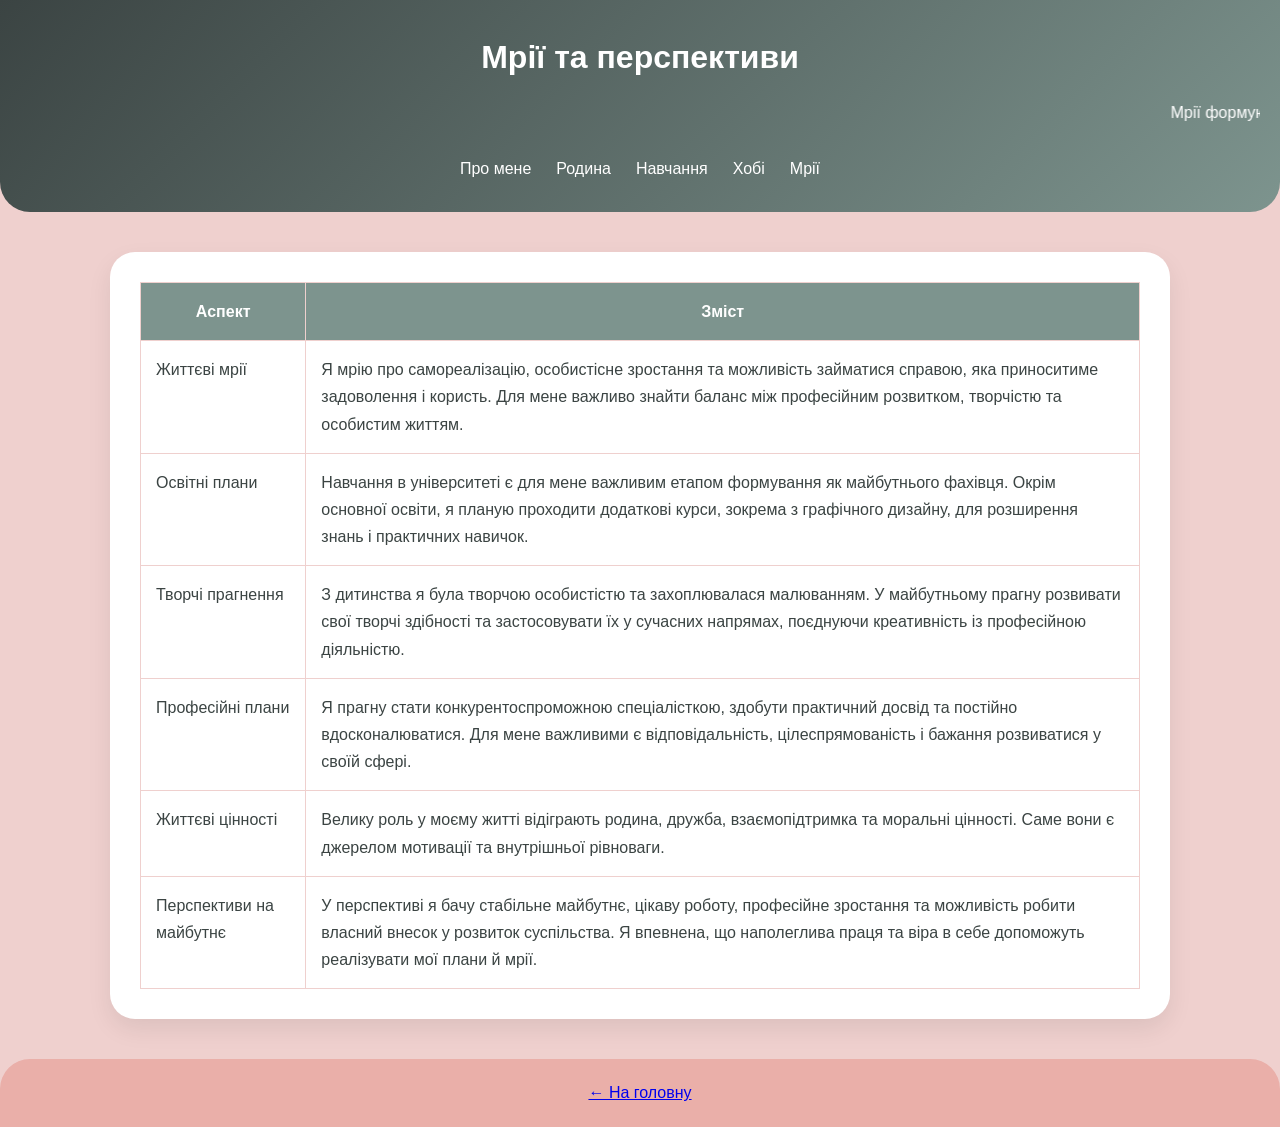
==== dreams.html @ 82c56273 "Update dreams.html" ====
<!doctype html>
<html lang="uk">
<head>
    <meta charset="utf-8">
    <title>Мрії та плани</title>
    <link rel="stylesheet" href="css/style.css">
</head>
<body>

<header>
    <h1>Мрії та перспективи</h1>
    <marquee>Мрії формують майбутнє</marquee>
    <nav>
        <ul>
            <li><a href="index.html">Про мене</a></li>
            <li><a href="family.html">Родина</a></li>
            <li><a href="education.html">Навчання</a></li>
            <li><a href="hobbies.html">Хобі</a></li>
            <li><a href="dreams.html">Мрії</a></li>
        </ul>
    </nav>
</header>

<main>
    <section>
        <table>
            <tr><th>Аспект</th><th>Зміст</th></tr>
            <tr><td>Життєві мрії</td><td>Я мрію про самореалізацію, особистісне зростання та можливість займатися справою, яка приноситиме задоволення і користь. Для мене важливо знайти баланс між професійним розвитком, творчістю та особистим життям.</td></tr>
            <tr><td>Освітні плани</td><td>Навчання в університеті є для мене важливим етапом формування як майбутнього фахівця. Окрім основної освіти, я планую проходити додаткові курси, зокрема з графічного дизайну, для розширення знань і практичних навичок.</td></tr>
            <tr><td>Творчі прагнення</td><td>З дитинства я була творчою особистістю та захоплювалася малюванням. У майбутньому прагну розвивати свої творчі здібності та застосовувати їх у сучасних напрямах, поєднуючи креативність із професійною діяльністю.</td></tr>
            <tr><td>Професійні плани</td><td>Я прагну стати конкурентоспроможною спеціалісткою, здобути практичний досвід та постійно вдосконалюватися. Для мене важливими є відповідальність, цілеспрямованість і бажання розвиватися у своїй сфері.</td></tr>
            <tr><td>Життєві цінності</td><td>Велику роль у моєму житті відіграють родина, дружба, взаємопідтримка та моральні цінності. Саме вони є джерелом мотивації та внутрішньої рівноваги.</td></tr>
            <tr><td>Перспективи на майбутнє</td><td>У перспективі я бачу стабільне майбутнє, цікаву роботу, професійне зростання та можливість робити власний внесок у розвиток суспільства. Я впевнена, що наполеглива праця та віра в себе допоможуть реалізувати мої плани й мрії.</td></tr>
        </table>
    </section>
</main>

<footer><a href="index.html">← На головну</a></footer>
</body>
</html>
---- css/style.css ----
:root {
    --dark: #3B4443;
    --sage: #7D948E;
    --peach: #EAAFA9;
    --light: #EFD0CE;
    --white: #ffffff;
}

* {
    box-sizing: border-box;
    margin: 0;
    padding: 0;
}

body {
    font-family: "Segoe UI", Arial, sans-serif;
    background: var(--light);
    color: var(--dark);
    line-height: 1.7;
}

/* HEADER */
header {
    background: linear-gradient(135deg, var(--dark), var(--sage));
    color: var(--white);
    padding: 30px 20px;
    border-radius: 0 0 30px 30px;
}

header h1 {
    text-align: center;
    margin-bottom: 15px;
}

marquee {
    margin-bottom: 20px;
    font-weight: 300;
}

/* NAV */
nav ul {
    display: flex;
    justify-content: center;
    gap: 25px;
    list-style: none;
    flex-wrap: wrap;
}

nav a {
    color: var(--white);
    text-decoration: none;
    font-weight: 500;
}

nav a:hover {
    text-decoration: underline;
}

/* MAIN */
main {
    max-width: 1100px;
    margin: 40px auto;
    padding: 0 20px;
}

section {
    background: var(--white);
    padding: 30px;
    border-radius: 25px;
    margin-bottom: 40px;
    box-shadow: 0 10px 25px rgba(0,0,0,0.08);
}

section h2 {
    margin-bottom: 20px;
    color: var(--sage);
}

/* LAYOUT */
.content {
    display: grid;
    grid-template-columns: 1.2fr 1fr;
    gap: 30px;
    align-items: center;
}

.reverse {
    grid-template-columns: 1fr 1.2fr;
}

/* IMAGES */
img {
    width: 100%;
    border-radius: 20px;
    object-fit: cover;
}

.gallery {
    display: grid;
    grid-template-columns: repeat(auto-fit, minmax(220px, 1fr));
    gap: 20px;
}

/* MEDIA */
audio, video {
    width: 100%;
    margin-top: 20px;
    border-radius: 12px;
}

/* TABLE */
table {
    width: 100%;
    border-collapse: collapse;
}

th {
    background: var(--sage);
    color: var(--white);
}

td, th {
    padding: 15px;
    border: 1px solid var(--light);
    vertical-align: top;
}

/* FOOTER */
footer {
    text-align: center;
    padding: 20px;
    background: var(--peach);
    border-radius: 30px 30px 0 0;
}

/* MOBILE */
@media (max-width: 800px) {
    .content {
        grid-template-columns: 1fr;
    }
}
/* ===== CSS CAROUSEL (NO JS) ===== */
.carousel {
    position: relative;
    max-width: 100%;
    overflow: hidden;
    border-radius: 25px;
}

.carousel input {
    display: none;
}

.carousel-track {
    display: flex;
    width: 100%;
    transition: transform 0.5s ease;
}

.carousel img {
    width: 100%;
    height: 420px;
    object-fit: cover;
    flex-shrink: 0;
}

/* controls */
.carousel-controls {
    text-align: center;
    margin-top: 15px;
}

.carousel-controls label {
    display: inline-block;
    width: 14px;
    height: 14px;
    background: var(--sage);
    border-radius: 50%;
    margin: 0 6px;
    cursor: pointer;
}

input:checked + label {
    background: var(--dark);
}

/* slide logic */
#slide1:checked ~ .carousel-track { transform: translateX(0); }
#slide2:checked ~ .carousel-track { transform: translateX(-100%); }
#slide3:checked ~ .carousel-track { transform: translateX(-200%); }
#slide4:checked ~ .carousel-track { transform: translateX(-300%); }
#slide5:checked ~ .carousel-track { transform: translateX(-400%); }
#slide6:checked ~ .carousel-track { transform: translateX(-500%); }

/* mobile */
@media (max-width: 768px) {
    .carousel img {
        height: 260px;
    }
}
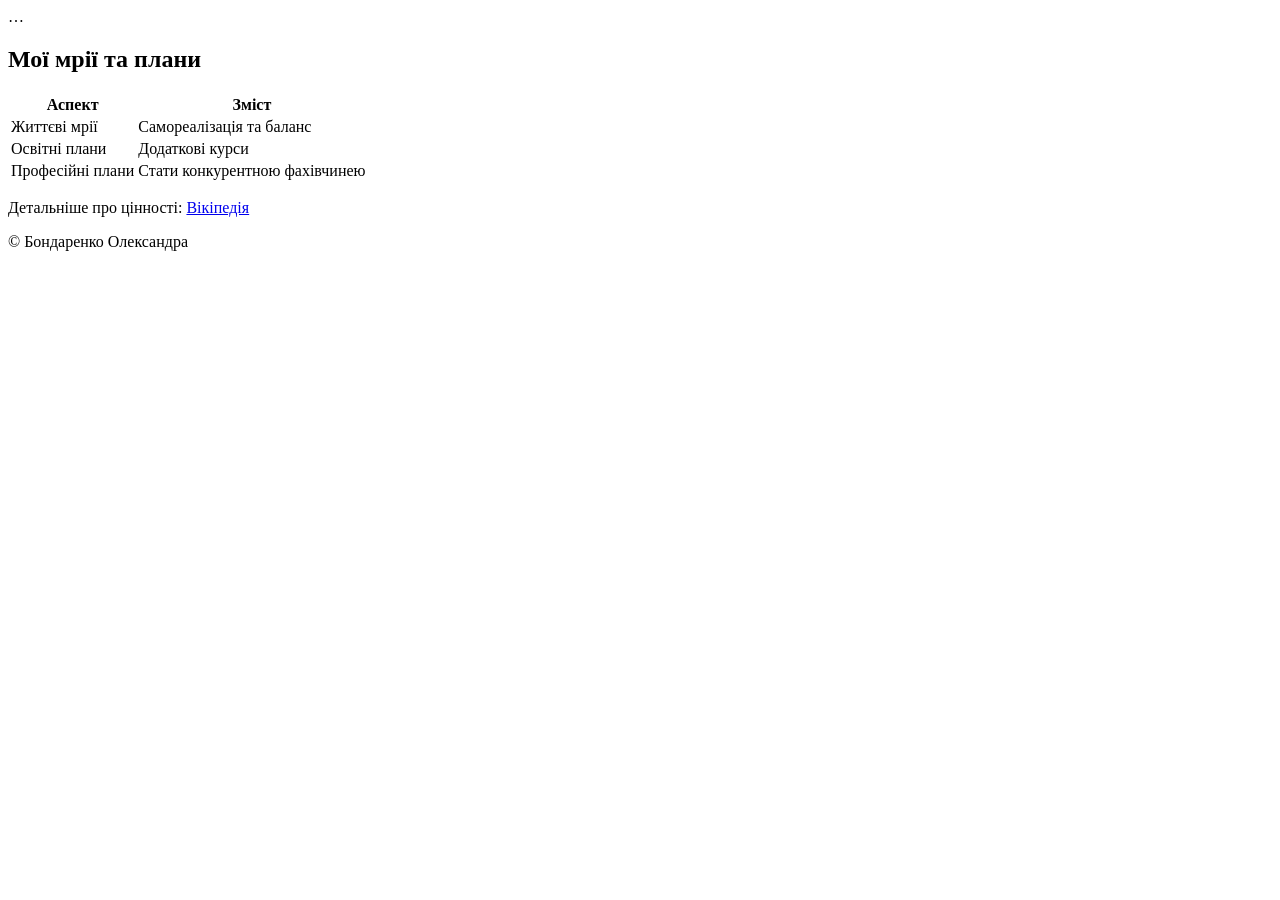
==== commit f26b5cc9: "Update dreams.html" ====
--- a/dreams.html
+++ b/dreams.html
@@ -1,41 +1,29 @@
-<!doctype html>
-<html lang="uk">
-<head>
-    <meta charset="utf-8">
-    <title>Мрії та плани</title>
-    <link rel="stylesheet" href="css/style.css">
-</head>
-<body>
-
-<header>
-    <h1>Мрії та перспективи</h1>
-    <marquee>Мрії формують майбутнє</marquee>
-    <nav>
-        <ul>
-            <li><a href="index.html">Про мене</a></li>
-            <li><a href="family.html">Родина</a></li>
-            <li><a href="education.html">Навчання</a></li>
-            <li><a href="hobbies.html">Хобі</a></li>
-            <li><a href="dreams.html">Мрії</a></li>
-        </ul>
-    </nav>
-</header>
-
-<main>
-    <section>
-        <table>
-            <tr><th>Аспект</th><th>Зміст</th></tr>
-            <tr><td>Життєві мрії</td><td>Я мрію про самореалізацію, особистісне зростання та можливість займатися справою, яка приноситиме задоволення і користь. Для мене важливо знайти баланс між професійним розвитком, творчістю та особистим життям.</td></tr>
-            <tr><td>Освітні плани</td><td>Навчання в університеті є для мене важливим етапом формування як майбутнього фахівця. Окрім основної освіти, я планую проходити додаткові курси, зокрема з графічного дизайну, для розширення знань і практичних навичок.</td></tr>
-            <tr><td>Творчі прагнення</td><td>З дитинства я була творчою особистістю та захоплювалася малюванням. У майбутньому прагну розвивати свої творчі здібності та застосовувати їх у сучасних напрямах, поєднуючи креативність із професійною діяльністю.</td></tr>
-            <tr><td>Професійні плани</td><td>Я прагну стати конкурентоспроможною спеціалісткою, здобути практичний досвід та постійно вдосконалюватися. Для мене важливими є відповідальність, цілеспрямованість і бажання розвиватися у своїй сфері.</td></tr>
-            <tr><td>Життєві цінності</td><td>Велику роль у моєму житті відіграють родина, дружба, взаємопідтримка та моральні цінності. Саме вони є джерелом мотивації та внутрішньої рівноваги.</td></tr>
-            <tr><td>Перспективи на майбутнє</td><td>У перспективі я бачу стабільне майбутнє, цікаву роботу, професійне зростання та можливість робити власний внесок у розвиток суспільства. Я впевнена, що наполеглива праця та віра в себе допоможуть реалізувати мої плани й мрії.</td></tr>
-        </table>
-    </section>
-</main>
-
-<footer><a href="index.html">← На головну</a></footer>
-</body>
-</html>
-
+<!DOCTYPE html>
+<html lang="uk">
+<head>
+<meta charset="UTF-8">
+<title>Мрії</title>
+<link rel="stylesheet" href="/bondarenko/css/style.css">
+</head>
+<body>
+
+<header>…</header>
+
+<section>
+<h2>Мої мрії та плани</h2>
+<div class="accent-line"></div>
+
+<table>
+<tr><th>Аспект</th><th>Зміст</th></tr>
+<tr><td>Життєві мрії</td><td>Самореалізація та баланс</td></tr>
+<tr><td>Освітні плани</td><td>Додаткові курси</td></tr>
+<tr><td>Професійні плани</td><td>Стати конкурентною фахівчинею</td></tr>
+</table>
+
+<p>Детальніше про цінності:
+<a href="https://uk.wikipedia.org/wiki/Сім%27я" target="_blank">Вікіпедія</a></p>
+</section>
+
+<footer>© Бондаренко Олександра</footer>
+</body>
+</html>
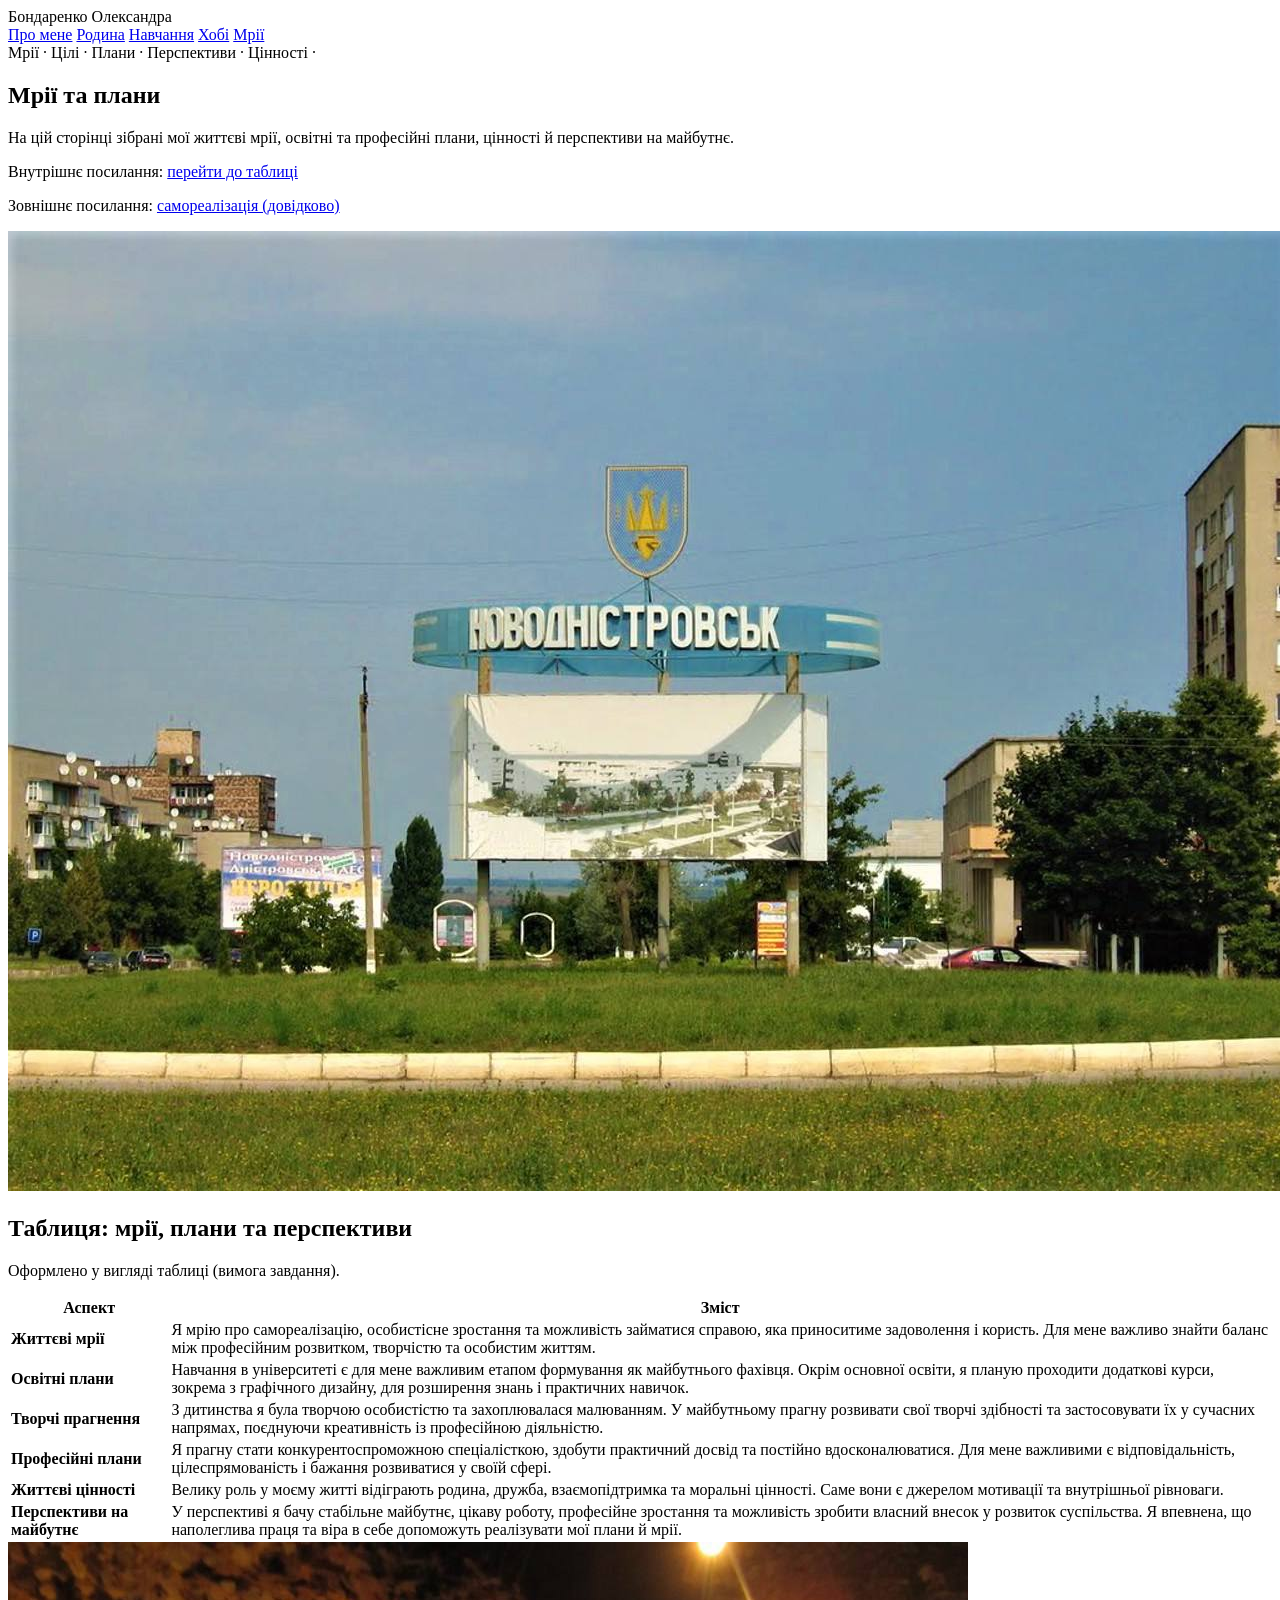
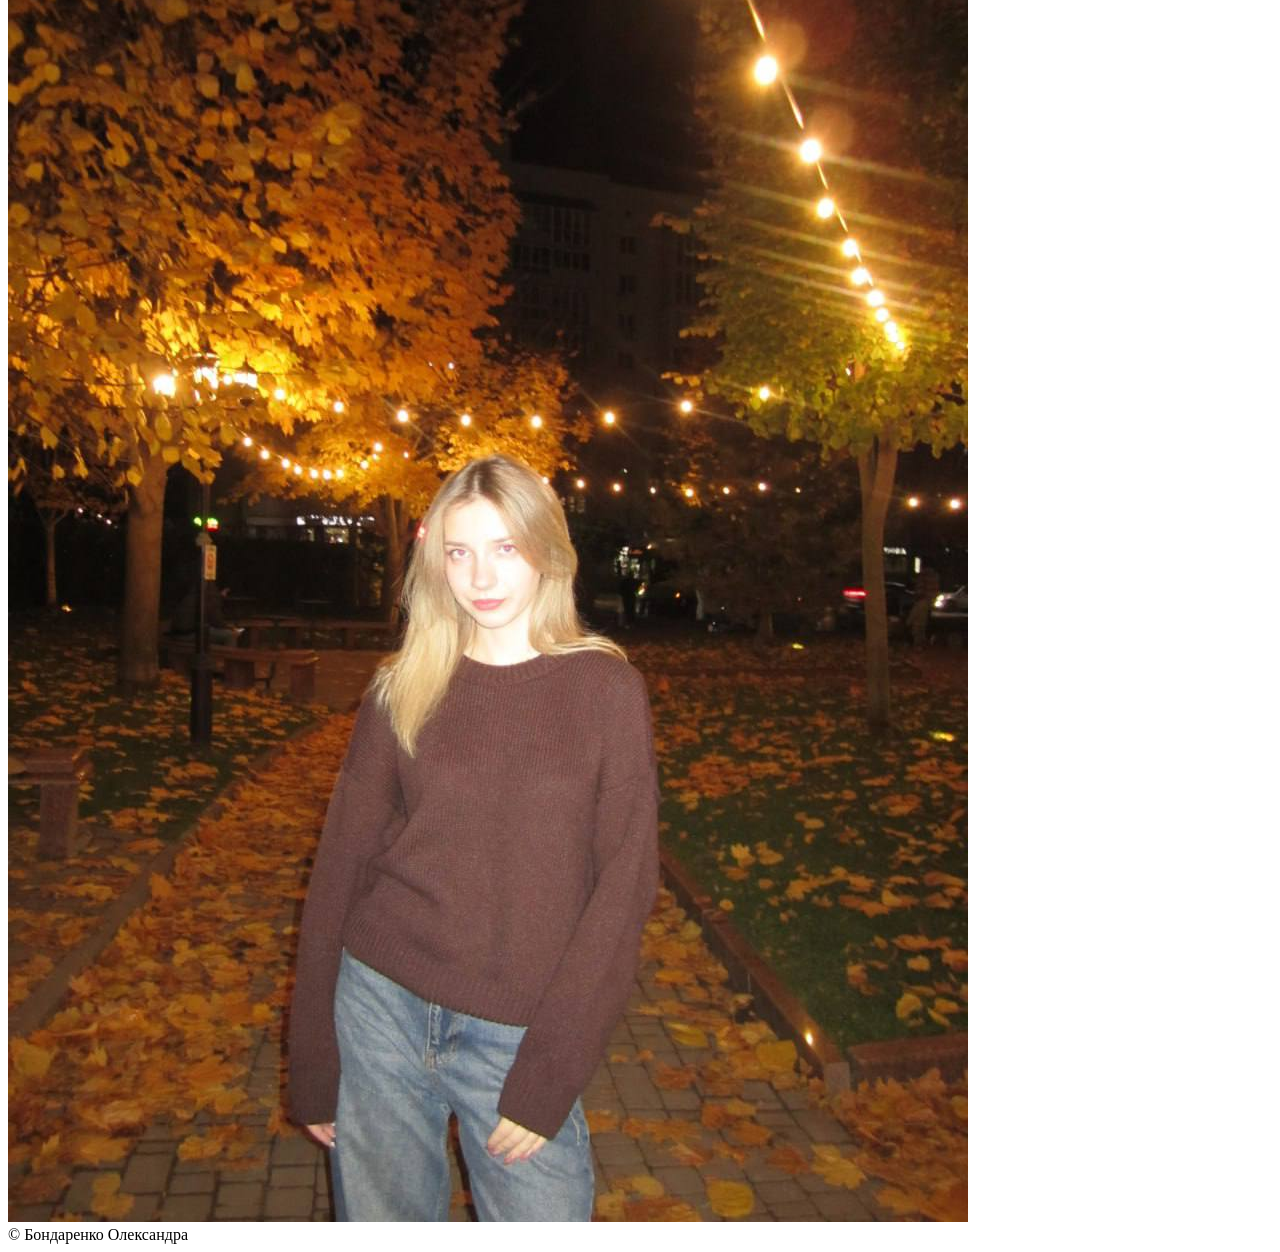
==== commit eb964649: "Update dreams.html" ====
--- a/dreams.html
+++ b/dreams.html
@@ -1,29 +1,102 @@
 <!DOCTYPE html>
 <html lang="uk">
 <head>
-<meta charset="UTF-8">
-<title>Мрії</title>
-<link rel="stylesheet" href="/bondarenko/css/style.css">
+  <meta charset="UTF-8">
+  <title>Мрії — Бондаренко Олександра</title>
+  <meta name="viewport" content="width=device-width, initial-scale=1.0">
+  <link rel="stylesheet" href="style.css">
 </head>
 <body>
 
-<header>…</header>
+<header class="top">
+  <div class="top-inner">
+    <div class="logo">Бондаренко Олександра</div>
+    <nav class="menu">
+      <a href="index.html">Про мене</a>
+      <a href="family.html">Родина</a>
+      <a href="education.html">Навчання</a>
+      <a href="hobbies.html">Хобі</a>
+      <a class="active" href="dreams.html">Мрії</a>
+    </nav>
+  </div>
+  <div class="marquee"><span>Мрії · Цілі · Плани · Перспективи · Цінності ·</span></div>
+</header>
 
-<section>
-<h2>Мої мрії та плани</h2>
-<div class="accent-line"></div>
+<main class="wrap">
 
-<table>
-<tr><th>Аспект</th><th>Зміст</th></tr>
-<tr><td>Життєві мрії</td><td>Самореалізація та баланс</td></tr>
-<tr><td>Освітні плани</td><td>Додаткові курси</td></tr>
-<tr><td>Професійні плани</td><td>Стати конкурентною фахівчинею</td></tr>
-</table>
+  <section class="hero">
+    <div>
+      <h1>Мрії та плани</h1>
+      <p>
+        На цій сторінці зібрані мої життєві мрії, освітні та професійні плани, цінності й перспективи на майбутнє.
+      </p>
 
-<p>Детальніше про цінності:
-<a href="https://uk.wikipedia.org/wiki/Сім%27я" target="_blank">Вікіпедія</a></p>
-</section>
+      <p style="margin-top:14px;">
+        Внутрішнє посилання:
+        <a href="#dream-table">перейти до таблиці</a>
+      </p>
 
-<footer>© Бондаренко Олександра</footer>
+      <p>
+        Зовнішнє посилання:
+        <a href="https://uk.wikipedia.org/wiki/%D0%A1%D0%B0%D0%BC%D0%BE%D1%80%D0%B5%D0%B0%D0%BB%D1%96%D0%B7%D0%B0%D1%86%D1%96%D1%8F" target="_blank" rel="noopener">самореалізація (довідково)</a>
+      </p>
+    </div>
+
+    <div class="hero-media">
+      <img src="assets/img/author1.jpg" alt="Мрії">
+    </div>
+  </section>
+
+  <section class="section" id="dream-table">
+    <div class="card">
+      <h2>Таблиця: мрії, плани та перспективи</h2>
+      <p>Оформлено у вигляді таблиці (вимога завдання).</p>
+
+      <div class="table-wrap" style="margin-top:16px;">
+        <table>
+          <thead>
+            <tr>
+              <th>Аспект</th>
+              <th>Зміст</th>
+            </tr>
+          </thead>
+          <tbody>
+            <tr>
+              <td><strong>Життєві мрії</strong></td>
+              <td>Я мрію про самореалізацію, особистісне зростання та можливість займатися справою, яка приноситиме задоволення і користь. Для мене важливо знайти баланс між професійним розвитком, творчістю та особистим життям.</td>
+            </tr>
+            <tr>
+              <td><strong>Освітні плани</strong></td>
+              <td>Навчання в університеті є для мене важливим етапом формування як майбутнього фахівця. Окрім основної освіти, я планую проходити додаткові курси, зокрема з графічного дизайну, для розширення знань і практичних навичок.</td>
+            </tr>
+            <tr>
+              <td><strong>Творчі прагнення</strong></td>
+              <td>З дитинства я була творчою особистістю та захоплювалася малюванням. У майбутньому прагну розвивати свої творчі здібності та застосовувати їх у сучасних напрямах, поєднуючи креативність із професійною діяльністю.</td>
+            </tr>
+            <tr>
+              <td><strong>Професійні плани</strong></td>
+              <td>Я прагну стати конкурентоспроможною спеціалісткою, здобути практичний досвід та постійно вдосконалюватися. Для мене важливими є відповідальність, цілеспрямованість і бажання розвиватися у своїй сфері.</td>
+            </tr>
+            <tr>
+              <td><strong>Життєві цінності</strong></td>
+              <td>Велику роль у моєму житті відіграють родина, дружба, взаємопідтримка та моральні цінності. Саме вони є джерелом мотивації та внутрішньої рівноваги.</td>
+            </tr>
+            <tr>
+              <td><strong>Перспективи на майбутнє</strong></td>
+              <td>У перспективі я бачу стабільне майбутнє, цікаву роботу, професійне зростання та можливість зробити власний внесок у розвиток суспільства. Я впевнена, що наполеглива праця та віра в себе допоможуть реалізувати мої плани й мрії.</td>
+            </tr>
+          </tbody>
+        </table>
+      </div>
+    </div>
+
+    <div class="hero-media">
+      <img src="assets/img/author2.jpg" alt="Мрії — фото">
+    </div>
+  </section>
+
+</main>
+
+<footer class="footer">© Бондаренко Олександра</footer>
 </body>
 </html>
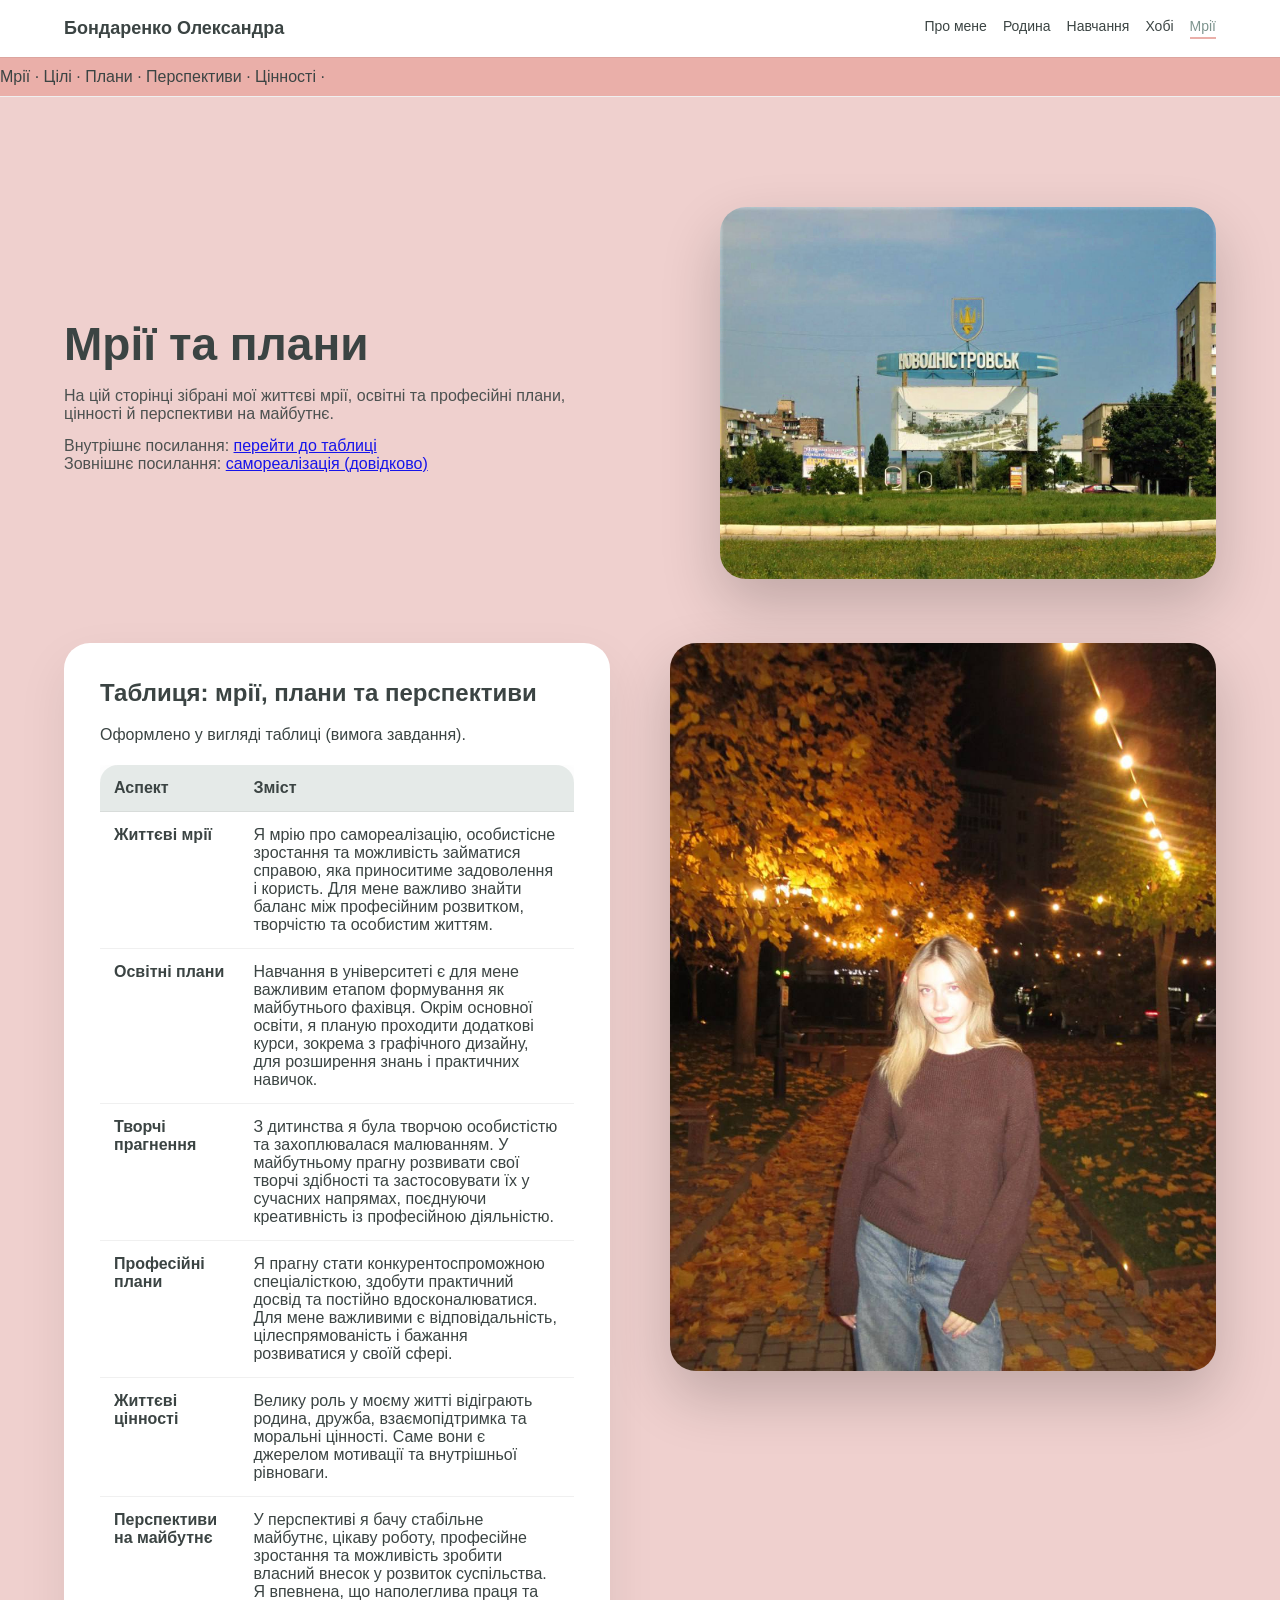
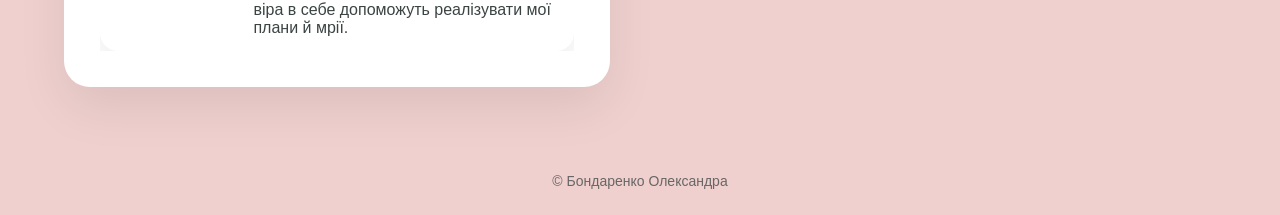
==== commit c883e693: "Update dreams.html" ====
--- a/dreams.html
+++ b/dreams.html
@@ -4,7 +4,7 @@
   <meta charset="UTF-8">
   <title>Мрії — Бондаренко Олександра</title>
   <meta name="viewport" content="width=device-width, initial-scale=1.0">
-  <link rel="stylesheet" href="style.css">
+  <link rel="stylesheet" href="css/style.css">
 </head>
 <body>
 
--- a/css/style.css
+++ b/css/style.css
@@ -0,0 +1,228 @@
+:root {
+    --dark: #3B4443;
+    --sage: #7D948E;
+    --peach: #EAAFA9;
+    --light: #EFD0CE;
+    --white: #ffffff;
+}
+
+* { box-sizing: border-box; margin: 0; padding: 0; }
+
+body {
+    font-family: "Segoe UI", Arial, sans-serif;
+    background: var(--light);
+    color: var(--dark);
+}
+
+/* ===== HEADER ===== */
+.top {
+    background: var(--white);
+    border-bottom: 1px solid rgba(0,0,0,0.06);
+}
+
+.top-inner {
+    max-width: 1200px;
+    margin: auto;
+    padding: 18px 24px;
+    display: flex;
+    justify-content: space-between;
+    align-items: center;
+    gap: 16px;
+}
+
+.logo { font-weight: 700; font-size: 18px; }
+
+.menu { display: flex; gap: 16px; flex-wrap: wrap; }
+.menu a {
+    text-decoration: none;
+    color: var(--dark);
+    font-size: 14px;
+    padding-bottom: 3px;
+}
+.menu a.active,
+.menu a:hover { color: var(--sage); border-bottom: 2px solid var(--peach); }
+
+/* ===== MARQUEE (CSS-only) ===== */
+.marquee {
+    background: var(--peach);
+    color: var(--dark);
+    overflow: hidden;
+    white-space: nowrap;
+    border-top: 1px solid rgba(0,0,0,0.06);
+}
+.marquee span {
+    display: inline-block;
+    padding: 10px 0;
+    animation: scroll 18s linear infinite;
+}
+@keyframes scroll {
+    from { transform: translateX(100%); }
+    to   { transform: translateX(-100%); }
+}
+
+/* ===== LAYOUT ===== */
+.wrap {
+    max-width: 1200px;
+    margin: auto;
+    padding: 70px 24px 60px;
+}
+
+.hero {
+    display: grid;
+    grid-template-columns: 1.2fr 1fr;
+    gap: 60px;
+    align-items: center;
+    padding: 40px 0 20px;
+}
+
+.hero h1 {
+    font-size: 46px;
+    line-height: 1.15;
+    margin-bottom: 16px;
+}
+
+.hero p {
+    font-size: 16px;
+    max-width: 520px;
+    opacity: 0.9;
+}
+
+.hero-media img {
+    width: 100%;
+    border-radius: 26px;
+    box-shadow: 0 25px 60px rgba(0,0,0,0.20);
+    object-fit: cover;
+}
+
+.section {
+    margin-top: 40px;
+    display: grid;
+    grid-template-columns: 1fr 1fr;
+    gap: 60px;
+    align-items: start;
+}
+
+.card {
+    background: var(--white);
+    padding: 36px;
+    border-radius: 26px;
+    box-shadow: 0 20px 50px rgba(0,0,0,0.08);
+}
+
+.card h2 { margin-bottom: 14px; font-size: 24px; }
+.card p { margin-bottom: 14px; line-height: 1.75; }
+
+.badges {
+    display: flex;
+    flex-wrap: wrap;
+    gap: 10px;
+    margin-top: 14px;
+}
+.badge {
+    background: rgba(125,148,142,0.18);
+    color: var(--dark);
+    border: 1px solid rgba(59,68,67,0.12);
+    padding: 8px 12px;
+    border-radius: 999px;
+    font-size: 13px;
+}
+
+/* ===== GALLERY ===== */
+.gallery {
+    display: grid;
+    grid-template-columns: repeat(12, 1fr);
+    gap: 14px;
+}
+
+.gallery a { display: block; }
+
+.ph {
+    width: 100%;
+    height: 220px;
+    border-radius: 22px;
+    object-fit: cover;
+    box-shadow: 0 18px 45px rgba(0,0,0,0.12);
+    display: block;
+}
+
+/* красиві розміри “як на прикладах” */
+.g-6 { grid-column: span 6; }
+.g-4 { grid-column: span 4; }
+.g-8 { grid-column: span 8; }
+.g-12{ grid-column: span 12; }
+.g-3 { grid-column: span 3; }
+
+/* ===== MEDIA ===== */
+.media {
+    margin-top: 18px;
+    display: grid;
+    gap: 14px;
+}
+
+video, audio {
+    width: 100%;
+    border-radius: 18px;
+    background: var(--white);
+}
+
+/* ===== NAV CARDS on index ===== */
+.nav-cards {
+    margin-top: 45px;
+    display: grid;
+    grid-template-columns: repeat(4, 1fr);
+    gap: 18px;
+}
+
+.nav-card {
+    background: var(--white);
+    padding: 26px;
+    border-radius: 24px;
+    text-decoration: none;
+    color: var(--dark);
+    box-shadow: 0 15px 40px rgba(0,0,0,0.08);
+    transition: transform 0.25s ease, box-shadow 0.25s ease;
+    border: 1px solid rgba(0,0,0,0.05);
+}
+.nav-card span { font-size: 17px; font-weight: 700; }
+.nav-card p { margin-top: 8px; font-size: 13px; opacity: 0.85; }
+.nav-card:hover { transform: translateY(-6px); box-shadow: 0 25px 60px rgba(0,0,0,0.15); }
+
+/* ===== TABLE ===== */
+.table-wrap { overflow-x: auto; }
+table {
+    width: 100%;
+    border-collapse: collapse;
+    background: var(--white);
+    border-radius: 18px;
+    overflow: hidden;
+    box-shadow: 0 20px 45px rgba(0,0,0,0.08);
+}
+th, td {
+    padding: 14px 14px;
+    vertical-align: top;
+    border-bottom: 1px solid rgba(0,0,0,0.06);
+}
+th {
+    background: rgba(125,148,142,0.20);
+    text-align: left;
+}
+tr:last-child td { border-bottom: none; }
+
+/* ===== FOOTER ===== */
+.footer {
+    text-align: center;
+    padding: 26px 16px;
+    font-size: 14px;
+    opacity: 0.75;
+}
+
+/* ===== MOBILE ===== */
+@media (max-width: 900px) {
+    .menu { display: none; }
+    .hero { grid-template-columns: 1fr; gap: 18px; }
+    .hero h1 { font-size: 34px; }
+    .section { grid-template-columns: 1fr; gap: 18px; }
+    .nav-cards { grid-template-columns: 1fr; }
+    .ph { height: 190px; }
+    .g-6, .g-8, .g-4, .g-3, .g-12 { grid-column: span 12; }
+}
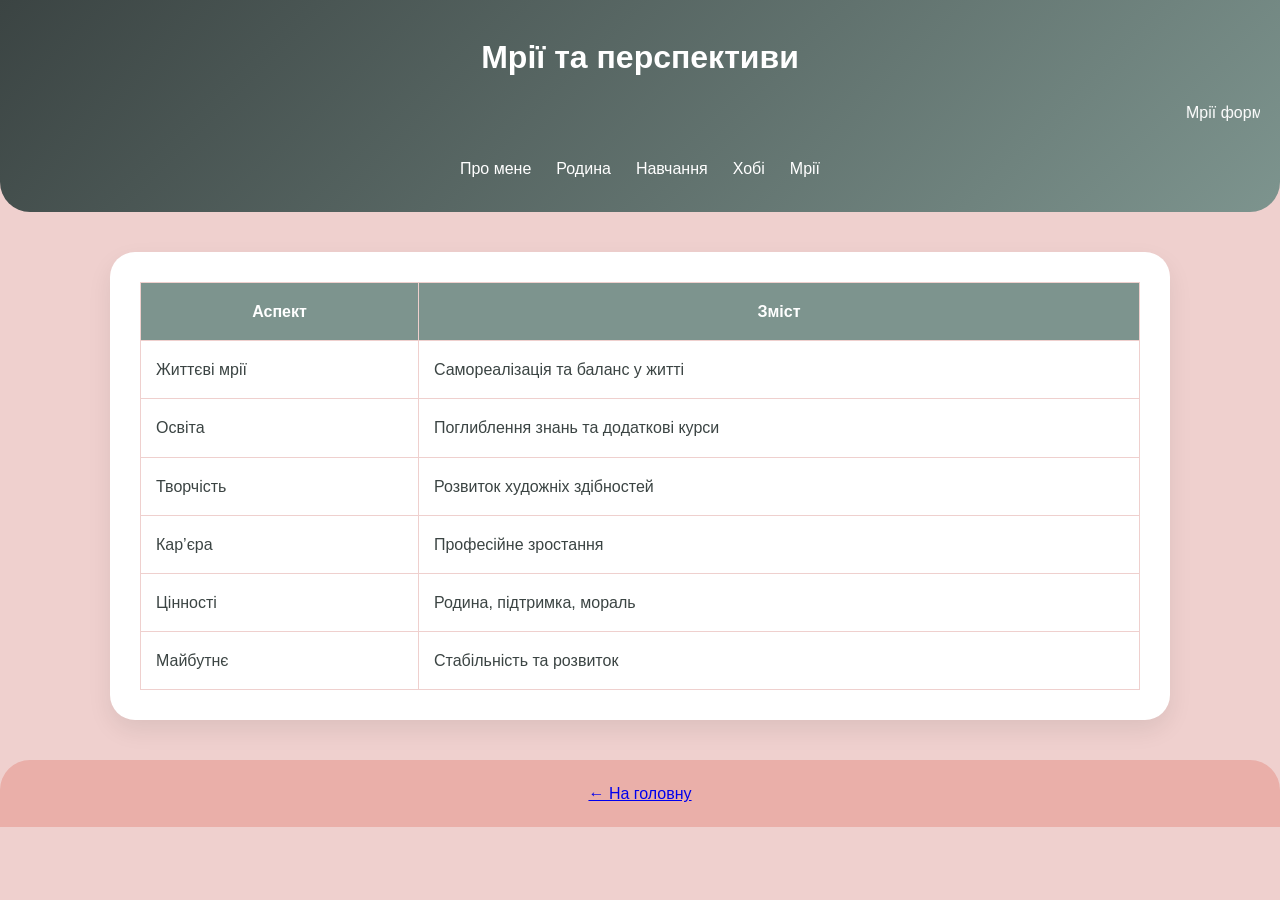
==== commit cd1e5d23: "Add files via upload" ====
--- a/dreams.html
+++ b/dreams.html
@@ -1,102 +1,40 @@
-<!DOCTYPE html>
-<html lang="uk">
-<head>
-  <meta charset="UTF-8">
-  <title>Мрії — Бондаренко Олександра</title>
-  <meta name="viewport" content="width=device-width, initial-scale=1.0">
-  <link rel="stylesheet" href="css/style.css">
-</head>
-<body>
-
-<header class="top">
-  <div class="top-inner">
-    <div class="logo">Бондаренко Олександра</div>
-    <nav class="menu">
-      <a href="index.html">Про мене</a>
-      <a href="family.html">Родина</a>
-      <a href="education.html">Навчання</a>
-      <a href="hobbies.html">Хобі</a>
-      <a class="active" href="dreams.html">Мрії</a>
-    </nav>
-  </div>
-  <div class="marquee"><span>Мрії · Цілі · Плани · Перспективи · Цінності ·</span></div>
-</header>
-
-<main class="wrap">
-
-  <section class="hero">
-    <div>
-      <h1>Мрії та плани</h1>
-      <p>
-        На цій сторінці зібрані мої життєві мрії, освітні та професійні плани, цінності й перспективи на майбутнє.
-      </p>
-
-      <p style="margin-top:14px;">
-        Внутрішнє посилання:
-        <a href="#dream-table">перейти до таблиці</a>
-      </p>
-
-      <p>
-        Зовнішнє посилання:
-        <a href="https://uk.wikipedia.org/wiki/%D0%A1%D0%B0%D0%BC%D0%BE%D1%80%D0%B5%D0%B0%D0%BB%D1%96%D0%B7%D0%B0%D1%86%D1%96%D1%8F" target="_blank" rel="noopener">самореалізація (довідково)</a>
-      </p>
-    </div>
-
-    <div class="hero-media">
-      <img src="assets/img/author1.jpg" alt="Мрії">
-    </div>
-  </section>
-
-  <section class="section" id="dream-table">
-    <div class="card">
-      <h2>Таблиця: мрії, плани та перспективи</h2>
-      <p>Оформлено у вигляді таблиці (вимога завдання).</p>
-
-      <div class="table-wrap" style="margin-top:16px;">
-        <table>
-          <thead>
-            <tr>
-              <th>Аспект</th>
-              <th>Зміст</th>
-            </tr>
-          </thead>
-          <tbody>
-            <tr>
-              <td><strong>Життєві мрії</strong></td>
-              <td>Я мрію про самореалізацію, особистісне зростання та можливість займатися справою, яка приноситиме задоволення і користь. Для мене важливо знайти баланс між професійним розвитком, творчістю та особистим життям.</td>
-            </tr>
-            <tr>
-              <td><strong>Освітні плани</strong></td>
-              <td>Навчання в університеті є для мене важливим етапом формування як майбутнього фахівця. Окрім основної освіти, я планую проходити додаткові курси, зокрема з графічного дизайну, для розширення знань і практичних навичок.</td>
-            </tr>
-            <tr>
-              <td><strong>Творчі прагнення</strong></td>
-              <td>З дитинства я була творчою особистістю та захоплювалася малюванням. У майбутньому прагну розвивати свої творчі здібності та застосовувати їх у сучасних напрямах, поєднуючи креативність із професійною діяльністю.</td>
-            </tr>
-            <tr>
-              <td><strong>Професійні плани</strong></td>
-              <td>Я прагну стати конкурентоспроможною спеціалісткою, здобути практичний досвід та постійно вдосконалюватися. Для мене важливими є відповідальність, цілеспрямованість і бажання розвиватися у своїй сфері.</td>
-            </tr>
-            <tr>
-              <td><strong>Життєві цінності</strong></td>
-              <td>Велику роль у моєму житті відіграють родина, дружба, взаємопідтримка та моральні цінності. Саме вони є джерелом мотивації та внутрішньої рівноваги.</td>
-            </tr>
-            <tr>
-              <td><strong>Перспективи на майбутнє</strong></td>
-              <td>У перспективі я бачу стабільне майбутнє, цікаву роботу, професійне зростання та можливість зробити власний внесок у розвиток суспільства. Я впевнена, що наполеглива праця та віра в себе допоможуть реалізувати мої плани й мрії.</td>
-            </tr>
-          </tbody>
-        </table>
-      </div>
-    </div>
-
-    <div class="hero-media">
-      <img src="assets/img/author2.jpg" alt="Мрії — фото">
-    </div>
-  </section>
-
-</main>
-
-<footer class="footer">© Бондаренко Олександра</footer>
-</body>
-</html>+<!doctype html>
+<html lang="uk">
+<head>
+    <meta charset="utf-8">
+    <title>Мрії та плани</title>
+    <link rel="stylesheet" href="css/style.css">
+</head>
+<body>
+
+<header>
+    <h1>Мрії та перспективи</h1>
+    <marquee>Мрії формують майбутнє</marquee>
+    <nav>
+        <ul>
+            <li><a href="index.html">Про мене</a></li>
+            <li><a href="family.html">Родина</a></li>
+            <li><a href="education.html">Навчання</a></li>
+            <li><a href="hobbies.html">Хобі</a></li>
+            <li><a href="dreams.html">Мрії</a></li>
+        </ul>
+    </nav>
+</header>
+
+<main>
+    <section>
+        <table>
+            <tr><th>Аспект</th><th>Зміст</th></tr>
+            <tr><td>Життєві мрії</td><td>Самореалізація та баланс у житті</td></tr>
+            <tr><td>Освіта</td><td>Поглиблення знань та додаткові курси</td></tr>
+            <tr><td>Творчість</td><td>Розвиток художніх здібностей</td></tr>
+            <tr><td>Кар’єра</td><td>Професійне зростання</td></tr>
+            <tr><td>Цінності</td><td>Родина, підтримка, мораль</td></tr>
+            <tr><td>Майбутнє</td><td>Стабільність та розвиток</td></tr>
+        </table>
+    </section>
+</main>
+
+<footer><a href="index.html">← На головну</a></footer>
+</body>
+</html>
--- a/css/style.css
+++ b/css/style.css
@@ -1,228 +1,201 @@
-:root {
-    --dark: #3B4443;
-    --sage: #7D948E;
-    --peach: #EAAFA9;
-    --light: #EFD0CE;
-    --white: #ffffff;
-}
-
-* { box-sizing: border-box; margin: 0; padding: 0; }
-
-body {
-    font-family: "Segoe UI", Arial, sans-serif;
-    background: var(--light);
-    color: var(--dark);
-}
-
-/* ===== HEADER ===== */
-.top {
-    background: var(--white);
-    border-bottom: 1px solid rgba(0,0,0,0.06);
-}
-
-.top-inner {
-    max-width: 1200px;
-    margin: auto;
-    padding: 18px 24px;
-    display: flex;
-    justify-content: space-between;
-    align-items: center;
-    gap: 16px;
-}
-
-.logo { font-weight: 700; font-size: 18px; }
-
-.menu { display: flex; gap: 16px; flex-wrap: wrap; }
-.menu a {
-    text-decoration: none;
-    color: var(--dark);
-    font-size: 14px;
-    padding-bottom: 3px;
-}
-.menu a.active,
-.menu a:hover { color: var(--sage); border-bottom: 2px solid var(--peach); }
-
-/* ===== MARQUEE (CSS-only) ===== */
-.marquee {
-    background: var(--peach);
-    color: var(--dark);
-    overflow: hidden;
-    white-space: nowrap;
-    border-top: 1px solid rgba(0,0,0,0.06);
-}
-.marquee span {
-    display: inline-block;
-    padding: 10px 0;
-    animation: scroll 18s linear infinite;
-}
-@keyframes scroll {
-    from { transform: translateX(100%); }
-    to   { transform: translateX(-100%); }
-}
-
-/* ===== LAYOUT ===== */
-.wrap {
-    max-width: 1200px;
-    margin: auto;
-    padding: 70px 24px 60px;
-}
-
-.hero {
-    display: grid;
-    grid-template-columns: 1.2fr 1fr;
-    gap: 60px;
-    align-items: center;
-    padding: 40px 0 20px;
-}
-
-.hero h1 {
-    font-size: 46px;
-    line-height: 1.15;
-    margin-bottom: 16px;
-}
-
-.hero p {
-    font-size: 16px;
-    max-width: 520px;
-    opacity: 0.9;
-}
-
-.hero-media img {
-    width: 100%;
-    border-radius: 26px;
-    box-shadow: 0 25px 60px rgba(0,0,0,0.20);
-    object-fit: cover;
-}
-
-.section {
-    margin-top: 40px;
-    display: grid;
-    grid-template-columns: 1fr 1fr;
-    gap: 60px;
-    align-items: start;
-}
-
-.card {
-    background: var(--white);
-    padding: 36px;
-    border-radius: 26px;
-    box-shadow: 0 20px 50px rgba(0,0,0,0.08);
-}
-
-.card h2 { margin-bottom: 14px; font-size: 24px; }
-.card p { margin-bottom: 14px; line-height: 1.75; }
-
-.badges {
-    display: flex;
-    flex-wrap: wrap;
-    gap: 10px;
-    margin-top: 14px;
-}
-.badge {
-    background: rgba(125,148,142,0.18);
-    color: var(--dark);
-    border: 1px solid rgba(59,68,67,0.12);
-    padding: 8px 12px;
-    border-radius: 999px;
-    font-size: 13px;
-}
-
-/* ===== GALLERY ===== */
-.gallery {
-    display: grid;
-    grid-template-columns: repeat(12, 1fr);
-    gap: 14px;
-}
-
-.gallery a { display: block; }
-
-.ph {
-    width: 100%;
-    height: 220px;
-    border-radius: 22px;
-    object-fit: cover;
-    box-shadow: 0 18px 45px rgba(0,0,0,0.12);
-    display: block;
-}
-
-/* красиві розміри “як на прикладах” */
-.g-6 { grid-column: span 6; }
-.g-4 { grid-column: span 4; }
-.g-8 { grid-column: span 8; }
-.g-12{ grid-column: span 12; }
-.g-3 { grid-column: span 3; }
-
-/* ===== MEDIA ===== */
-.media {
-    margin-top: 18px;
-    display: grid;
-    gap: 14px;
-}
-
-video, audio {
-    width: 100%;
-    border-radius: 18px;
-    background: var(--white);
-}
-
-/* ===== NAV CARDS on index ===== */
-.nav-cards {
-    margin-top: 45px;
-    display: grid;
-    grid-template-columns: repeat(4, 1fr);
-    gap: 18px;
-}
-
-.nav-card {
-    background: var(--white);
-    padding: 26px;
-    border-radius: 24px;
-    text-decoration: none;
-    color: var(--dark);
-    box-shadow: 0 15px 40px rgba(0,0,0,0.08);
-    transition: transform 0.25s ease, box-shadow 0.25s ease;
-    border: 1px solid rgba(0,0,0,0.05);
-}
-.nav-card span { font-size: 17px; font-weight: 700; }
-.nav-card p { margin-top: 8px; font-size: 13px; opacity: 0.85; }
-.nav-card:hover { transform: translateY(-6px); box-shadow: 0 25px 60px rgba(0,0,0,0.15); }
-
-/* ===== TABLE ===== */
-.table-wrap { overflow-x: auto; }
-table {
-    width: 100%;
-    border-collapse: collapse;
-    background: var(--white);
-    border-radius: 18px;
-    overflow: hidden;
-    box-shadow: 0 20px 45px rgba(0,0,0,0.08);
-}
-th, td {
-    padding: 14px 14px;
-    vertical-align: top;
-    border-bottom: 1px solid rgba(0,0,0,0.06);
-}
-th {
-    background: rgba(125,148,142,0.20);
-    text-align: left;
-}
-tr:last-child td { border-bottom: none; }
-
-/* ===== FOOTER ===== */
-.footer {
-    text-align: center;
-    padding: 26px 16px;
-    font-size: 14px;
-    opacity: 0.75;
-}
-
-/* ===== MOBILE ===== */
-@media (max-width: 900px) {
-    .menu { display: none; }
-    .hero { grid-template-columns: 1fr; gap: 18px; }
-    .hero h1 { font-size: 34px; }
-    .section { grid-template-columns: 1fr; gap: 18px; }
-    .nav-cards { grid-template-columns: 1fr; }
-    .ph { height: 190px; }
-    .g-6, .g-8, .g-4, .g-3, .g-12 { grid-column: span 12; }
-}+:root {
+    --dark: #3B4443;
+    --sage: #7D948E;
+    --peach: #EAAFA9;
+    --light: #EFD0CE;
+    --white: #ffffff;
+}
+
+* {
+    box-sizing: border-box;
+    margin: 0;
+    padding: 0;
+}
+
+body {
+    font-family: "Segoe UI", Arial, sans-serif;
+    background: var(--light);
+    color: var(--dark);
+    line-height: 1.7;
+}
+
+/* HEADER */
+header {
+    background: linear-gradient(135deg, var(--dark), var(--sage));
+    color: var(--white);
+    padding: 30px 20px;
+    border-radius: 0 0 30px 30px;
+}
+
+header h1 {
+    text-align: center;
+    margin-bottom: 15px;
+}
+
+marquee {
+    margin-bottom: 20px;
+    font-weight: 300;
+}
+
+/* NAV */
+nav ul {
+    display: flex;
+    justify-content: center;
+    gap: 25px;
+    list-style: none;
+    flex-wrap: wrap;
+}
+
+nav a {
+    color: var(--white);
+    text-decoration: none;
+    font-weight: 500;
+}
+
+nav a:hover {
+    text-decoration: underline;
+}
+
+/* MAIN */
+main {
+    max-width: 1100px;
+    margin: 40px auto;
+    padding: 0 20px;
+}
+
+section {
+    background: var(--white);
+    padding: 30px;
+    border-radius: 25px;
+    margin-bottom: 40px;
+    box-shadow: 0 10px 25px rgba(0,0,0,0.08);
+}
+
+section h2 {
+    margin-bottom: 20px;
+    color: var(--sage);
+}
+
+/* LAYOUT */
+.content {
+    display: grid;
+    grid-template-columns: 1.2fr 1fr;
+    gap: 30px;
+    align-items: center;
+}
+
+.reverse {
+    grid-template-columns: 1fr 1.2fr;
+}
+
+/* IMAGES */
+img {
+    width: 100%;
+    border-radius: 20px;
+    object-fit: cover;
+}
+
+.gallery {
+    display: grid;
+    grid-template-columns: repeat(auto-fit, minmax(220px, 1fr));
+    gap: 20px;
+}
+
+/* MEDIA */
+audio, video {
+    width: 100%;
+    margin-top: 20px;
+    border-radius: 12px;
+}
+
+/* TABLE */
+table {
+    width: 100%;
+    border-collapse: collapse;
+}
+
+th {
+    background: var(--sage);
+    color: var(--white);
+}
+
+td, th {
+    padding: 15px;
+    border: 1px solid var(--light);
+    vertical-align: top;
+}
+
+/* FOOTER */
+footer {
+    text-align: center;
+    padding: 20px;
+    background: var(--peach);
+    border-radius: 30px 30px 0 0;
+}
+
+/* MOBILE */
+@media (max-width: 800px) {
+    .content {
+        grid-template-columns: 1fr;
+    }
+}
+/* ===== CSS CAROUSEL (NO JS) ===== */
+.carousel {
+    position: relative;
+    max-width: 100%;
+    overflow: hidden;
+    border-radius: 25px;
+}
+
+.carousel input {
+    display: none;
+}
+
+.carousel-track {
+    display: flex;
+    width: 100%;
+    transition: transform 0.5s ease;
+}
+
+.carousel img {
+    width: 100%;
+    height: 420px;
+    object-fit: cover;
+    flex-shrink: 0;
+}
+
+/* controls */
+.carousel-controls {
+    text-align: center;
+    margin-top: 15px;
+}
+
+.carousel-controls label {
+    display: inline-block;
+    width: 14px;
+    height: 14px;
+    background: var(--sage);
+    border-radius: 50%;
+    margin: 0 6px;
+    cursor: pointer;
+}
+
+input:checked + label {
+    background: var(--dark);
+}
+
+/* slide logic */
+#slide1:checked ~ .carousel-track { transform: translateX(0); }
+#slide2:checked ~ .carousel-track { transform: translateX(-100%); }
+#slide3:checked ~ .carousel-track { transform: translateX(-200%); }
+#slide4:checked ~ .carousel-track { transform: translateX(-300%); }
+#slide5:checked ~ .carousel-track { transform: translateX(-400%); }
+#slide6:checked ~ .carousel-track { transform: translateX(-500%); }
+
+/* mobile */
+@media (max-width: 768px) {
+    .carousel img {
+        height: 260px;
+    }
+}
+
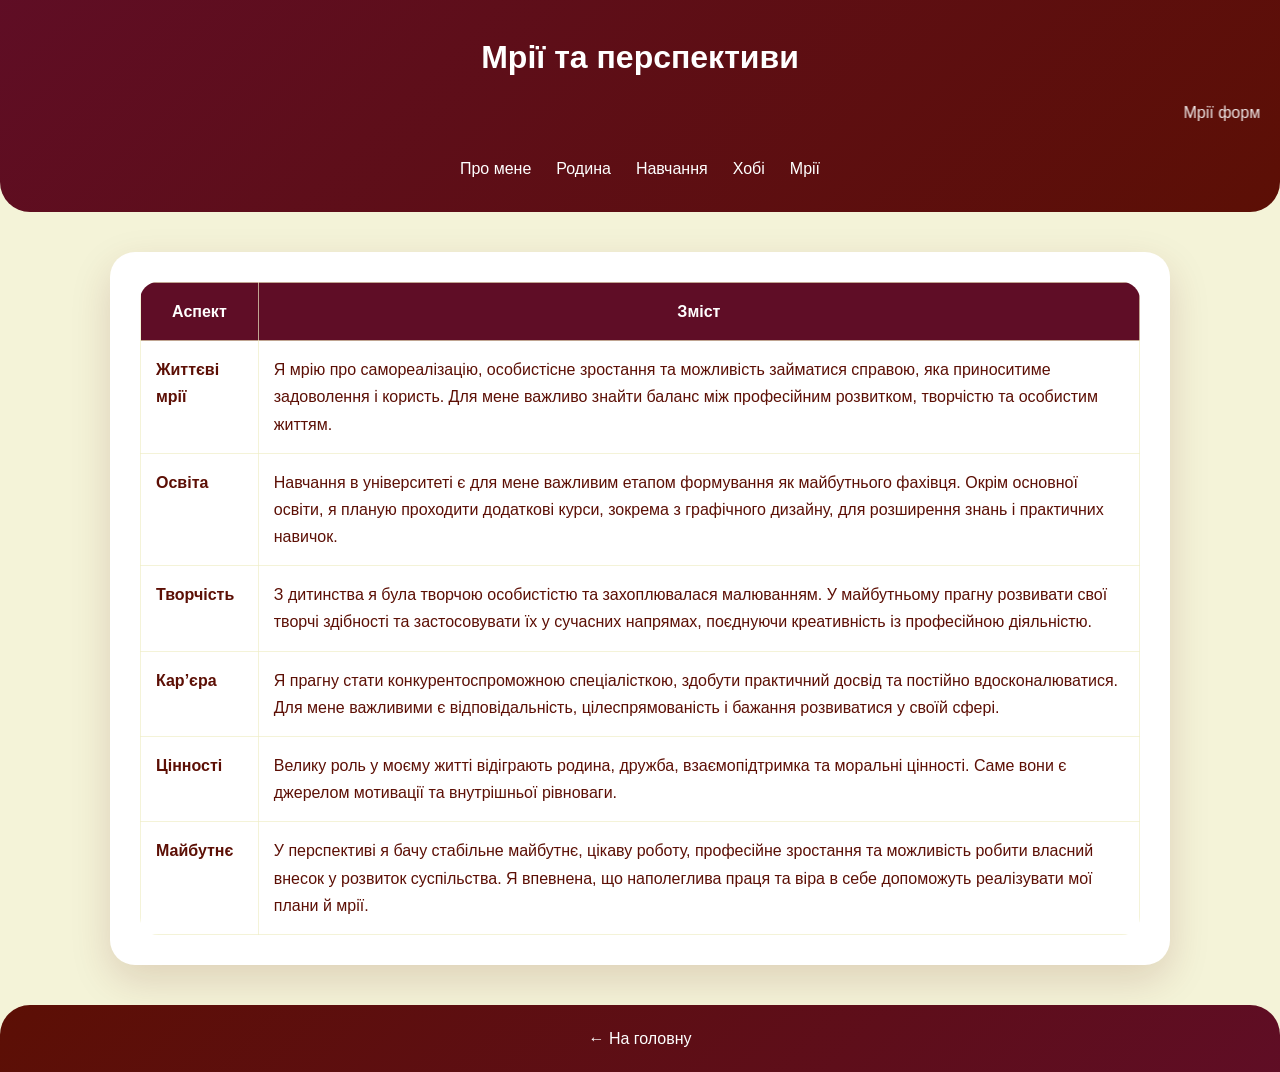
==== commit 2e2a7da2: "Add files via upload" ====
--- a/dreams.html
+++ b/dreams.html
@@ -25,12 +25,12 @@
     <section>
         <table>
             <tr><th>Аспект</th><th>Зміст</th></tr>
-            <tr><td>Життєві мрії</td><td>Самореалізація та баланс у житті</td></tr>
-            <tr><td>Освіта</td><td>Поглиблення знань та додаткові курси</td></tr>
-            <tr><td>Творчість</td><td>Розвиток художніх здібностей</td></tr>
-            <tr><td>Кар’єра</td><td>Професійне зростання</td></tr>
-            <tr><td>Цінності</td><td>Родина, підтримка, мораль</td></tr>
-            <tr><td>Майбутнє</td><td>Стабільність та розвиток</td></tr>
+            <tr><td><b>Життєві мрії</b></td><td>Я мрію про самореалізацію, особистісне зростання та можливість займатися справою, яка приноситиме задоволення і користь. Для мене важливо знайти баланс між професійним розвитком, творчістю та особистим життям.</td></tr>
+            <tr><td><b>Освіта</b></td><td>Навчання в університеті є для мене важливим етапом формування як майбутнього фахівця. Окрім основної освіти, я планую проходити додаткові курси, зокрема з графічного дизайну, для розширення знань і практичних навичок.</td></tr>
+            <tr><td><b>Творчість</b></td><td>З дитинства я була творчою особистістю та захоплювалася малюванням. У майбутньому прагну розвивати свої творчі здібності та застосовувати їх у сучасних напрямах, поєднуючи креативність із професійною діяльністю.</td></tr>
+            <tr><td><b>Кар’єра</b></td><td>Я прагну стати конкурентоспроможною спеціалісткою, здобути практичний досвід та постійно вдосконалюватися. Для мене важливими є відповідальність, цілеспрямованість і бажання розвиватися у своїй сфері.</td></tr>
+            <tr><td><b>Цінності</b></td><td>Велику роль у моєму житті відіграють родина, дружба, взаємопідтримка та моральні цінності. Саме вони є джерелом мотивації та внутрішньої рівноваги.</td></tr>
+            <tr><td><b>Майбутнє</b></td><td>У перспективі я бачу стабільне майбутнє, цікаву роботу, професійне зростання та можливість робити власний внесок у розвиток суспільства. Я впевнена, що наполеглива праця та віра в себе допоможуть реалізувати мої плани й мрії.</td></tr>
         </table>
     </section>
 </main>
--- a/css/style.css
+++ b/css/style.css
@@ -1,8 +1,8 @@
 :root {
-    --dark: #3B4443;
-    --sage: #7D948E;
-    --peach: #EAAFA9;
-    --light: #EFD0CE;
+    --dark: #5C0F05;
+    --sage: rgba(87, 1, 27, 0.95);
+    --peach: #8A2E2E;
+    --light: rgba(239, 238, 198, 0.68);
     --white: #ffffff;
 }
 
@@ -19,9 +19,9 @@
     line-height: 1.7;
 }
 
-/* HEADER */
+/* ===== HEADER ===== */
 header {
-    background: linear-gradient(135deg, var(--dark), var(--sage));
+    background: linear-gradient(135deg, var(--sage), var(--dark));
     color: var(--white);
     padding: 30px 20px;
     border-radius: 0 0 30px 30px;
@@ -30,14 +30,17 @@
 header h1 {
     text-align: center;
     margin-bottom: 15px;
-}
-
+    font-weight: 700;
+}
+
+/* бігуча стрічка */
 marquee {
     margin-bottom: 20px;
     font-weight: 300;
-}
-
-/* NAV */
+    opacity: 0.9;
+}
+
+/* ===== NAV ===== */
 nav ul {
     display: flex;
     justify-content: center;
@@ -50,13 +53,25 @@
     color: var(--white);
     text-decoration: none;
     font-weight: 500;
-}
-
-nav a:hover {
-    text-decoration: underline;
-}
-
-/* MAIN */
+    position: relative;
+}
+
+nav a::after {
+    content: "";
+    position: absolute;
+    left: 0;
+    bottom: -4px;
+    width: 0;
+    height: 2px;
+    background: var(--peach);
+    transition: width 0.3s ease;
+}
+
+nav a:hover::after {
+    width: 100%;
+}
+
+/* ===== MAIN ===== */
 main {
     max-width: 1100px;
     margin: 40px auto;
@@ -68,15 +83,16 @@
     padding: 30px;
     border-radius: 25px;
     margin-bottom: 40px;
-    box-shadow: 0 10px 25px rgba(0,0,0,0.08);
+    box-shadow: 0 15px 40px rgba(92, 15, 5, 0.15);
 }
 
 section h2 {
     margin-bottom: 20px;
     color: var(--sage);
-}
-
-/* LAYOUT */
+    font-size: 26px;
+}
+
+/* ===== LAYOUT ===== */
 .content {
     display: grid;
     grid-template-columns: 1.2fr 1fr;
@@ -88,30 +104,35 @@
     grid-template-columns: 1fr 1.2fr;
 }
 
-/* IMAGES */
+/* ===== IMAGES ===== */
 img {
     width: 100%;
     border-radius: 20px;
     object-fit: cover;
-}
-
+    box-shadow: 0 12px 30px rgba(92, 15, 5, 0.25);
+}
+
+/* галерея */
 .gallery {
     display: grid;
     grid-template-columns: repeat(auto-fit, minmax(220px, 1fr));
     gap: 20px;
 }
 
-/* MEDIA */
-audio, video {
+/* ===== MEDIA ===== */
+audio,
+video {
     width: 100%;
     margin-top: 20px;
     border-radius: 12px;
 }
 
-/* TABLE */
+/* ===== TABLE ===== */
 table {
     width: 100%;
     border-collapse: collapse;
+    overflow: hidden;
+    border-radius: 18px;
 }
 
 th {
@@ -119,26 +140,34 @@
     color: var(--white);
 }
 
-td, th {
+td,
+th {
     padding: 15px;
     border: 1px solid var(--light);
     vertical-align: top;
 }
 
-/* FOOTER */
+/* ===== FOOTER ===== */
 footer {
     text-align: center;
     padding: 20px;
-    background: var(--peach);
+    background: linear-gradient(135deg, var(--dark), var(--sage));
+    color: var(--white);
     border-radius: 30px 30px 0 0;
 }
 
-/* MOBILE */
-@media (max-width: 800px) {
-    .content {
-        grid-template-columns: 1fr;
-    }
-}
+footer a {
+    color: var(--white);
+    text-decoration: none;
+    font-weight: 500;
+}
+
+footer a:hover {
+    color: var(--peach);
+    text-decoration: underline;
+}
+
+
 /* ===== CSS CAROUSEL (NO JS) ===== */
 .carousel {
     position: relative;
@@ -178,13 +207,15 @@
     border-radius: 50%;
     margin: 0 6px;
     cursor: pointer;
+    opacity: 0.6;
 }
 
 input:checked + label {
     background: var(--dark);
-}
-
-/* slide logic */
+    opacity: 1;
+}
+
+
 #slide1:checked ~ .carousel-track { transform: translateX(0); }
 #slide2:checked ~ .carousel-track { transform: translateX(-100%); }
 #slide3:checked ~ .carousel-track { transform: translateX(-200%); }
@@ -192,10 +223,4 @@
 #slide5:checked ~ .carousel-track { transform: translateX(-400%); }
 #slide6:checked ~ .carousel-track { transform: translateX(-500%); }
 
-/* mobile */
-@media (max-width: 768px) {
-    .carousel img {
-        height: 260px;
-    }
-}
-
+
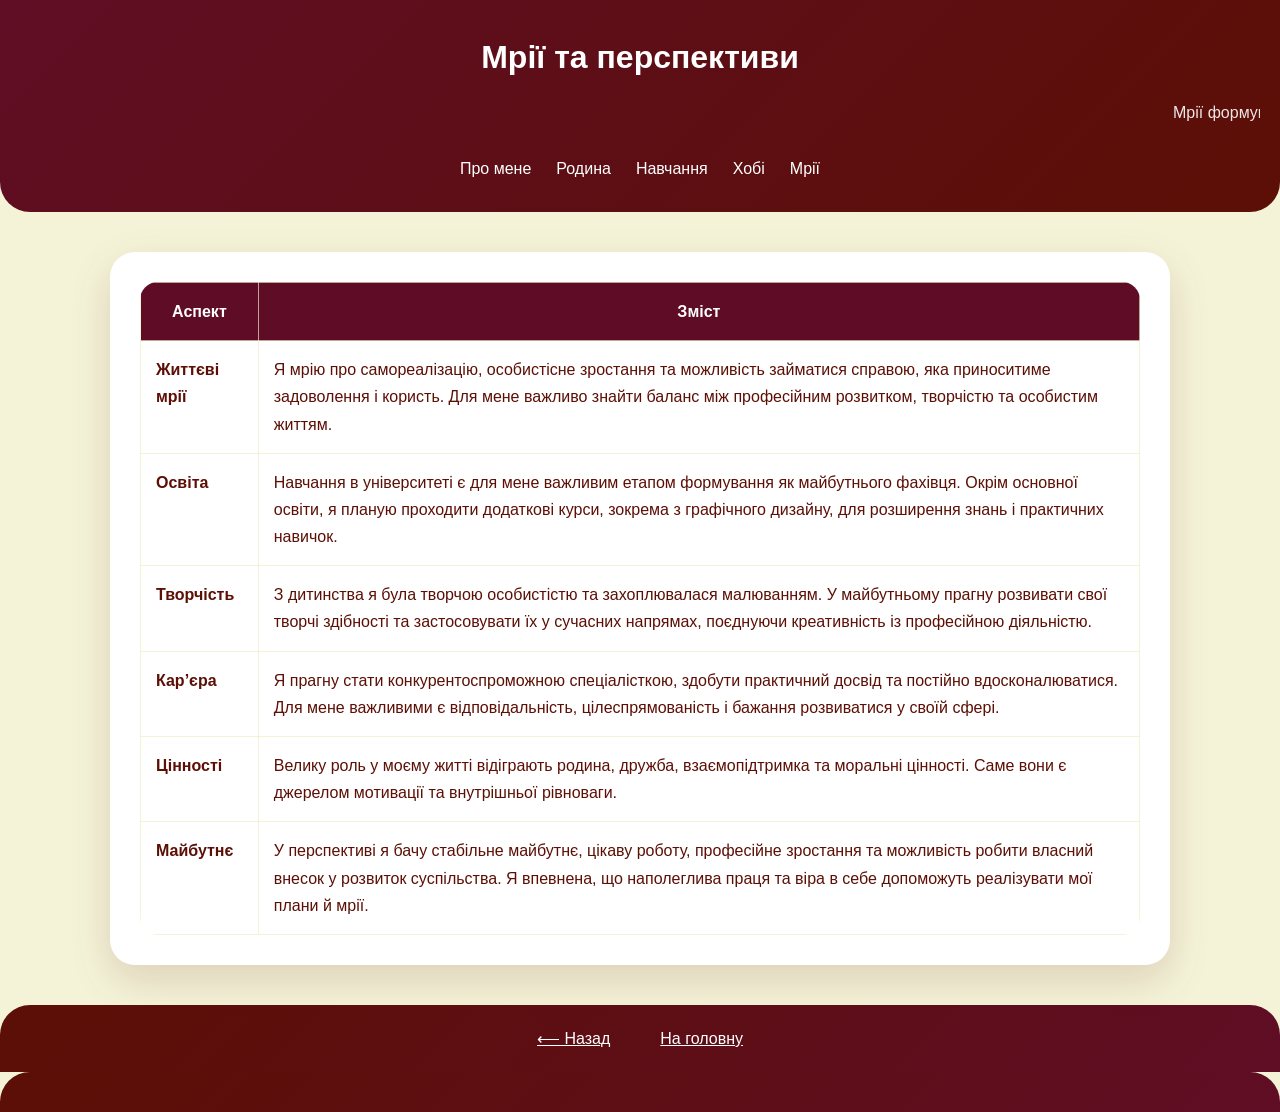
==== commit 91651a47: "Add files via upload" ====
--- a/dreams.html
+++ b/dreams.html
@@ -34,7 +34,7 @@
         </table>
     </section>
 </main>
-
-<footer><a href="index.html">← На головну</a></footer>
+<footer><a href="hobbies.html">⟵ Назад</a><a href="index.html">На головну</a></footer>
+<footer></footer>
 </body>
 </html>
--- a/css/style.css
+++ b/css/style.css
@@ -149,22 +149,34 @@
 
 /* ===== FOOTER ===== */
 footer {
-    text-align: center;
     padding: 20px;
     background: linear-gradient(135deg, var(--dark), var(--sage));
-    color: var(--white);
     border-radius: 30px 30px 0 0;
+
+    display: flex;
+    justify-content: center;
+    gap: 50px;
 }
 
 footer a {
     color: var(--white);
-    text-decoration: none;
+    text-decoration: underline;
     font-weight: 500;
 }
+
 
 footer a:hover {
     color: var(--peach);
     text-decoration: underline;
+}
+main section ol {
+    margin-left: 25px;      /* відступ зліва */
+    margin-top: 10px;
+}
+
+main section ol li {
+    margin-bottom: 10px;    /* відстань між пунктами */
+    line-height: 1.6;
 }
 
 
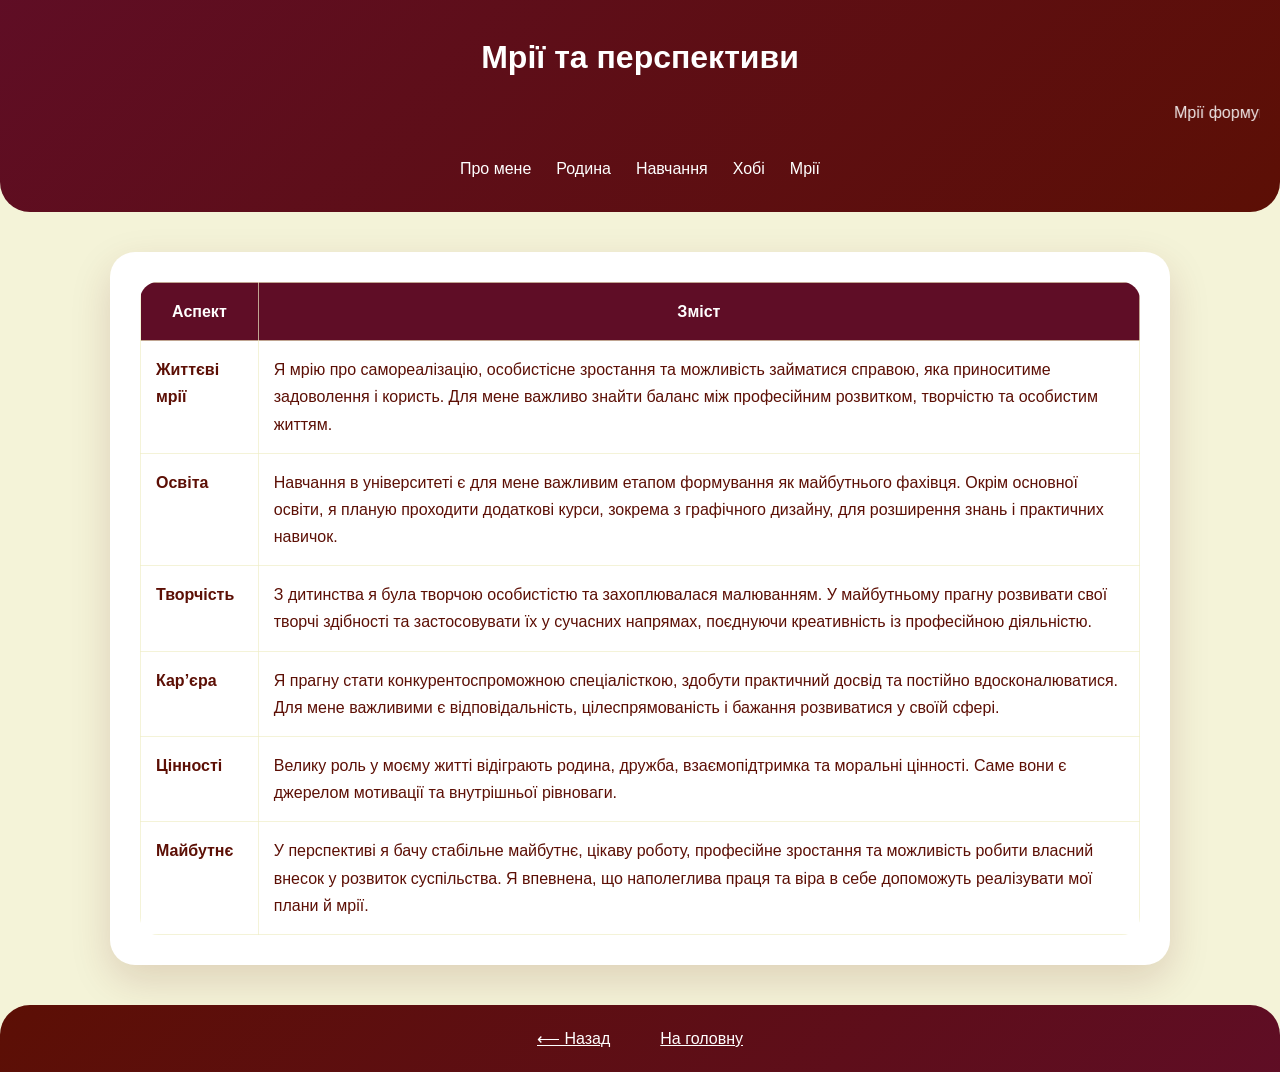
==== commit 2219b9ff: "Fix HTML formatting and structure" ====
--- a/dreams.html
+++ b/dreams.html
@@ -35,6 +35,6 @@
     </section>
 </main>
 <footer><a href="hobbies.html">⟵ Назад</a><a href="index.html">На головну</a></footer>
-<footer></footer>
 </body>
 </html>
+
